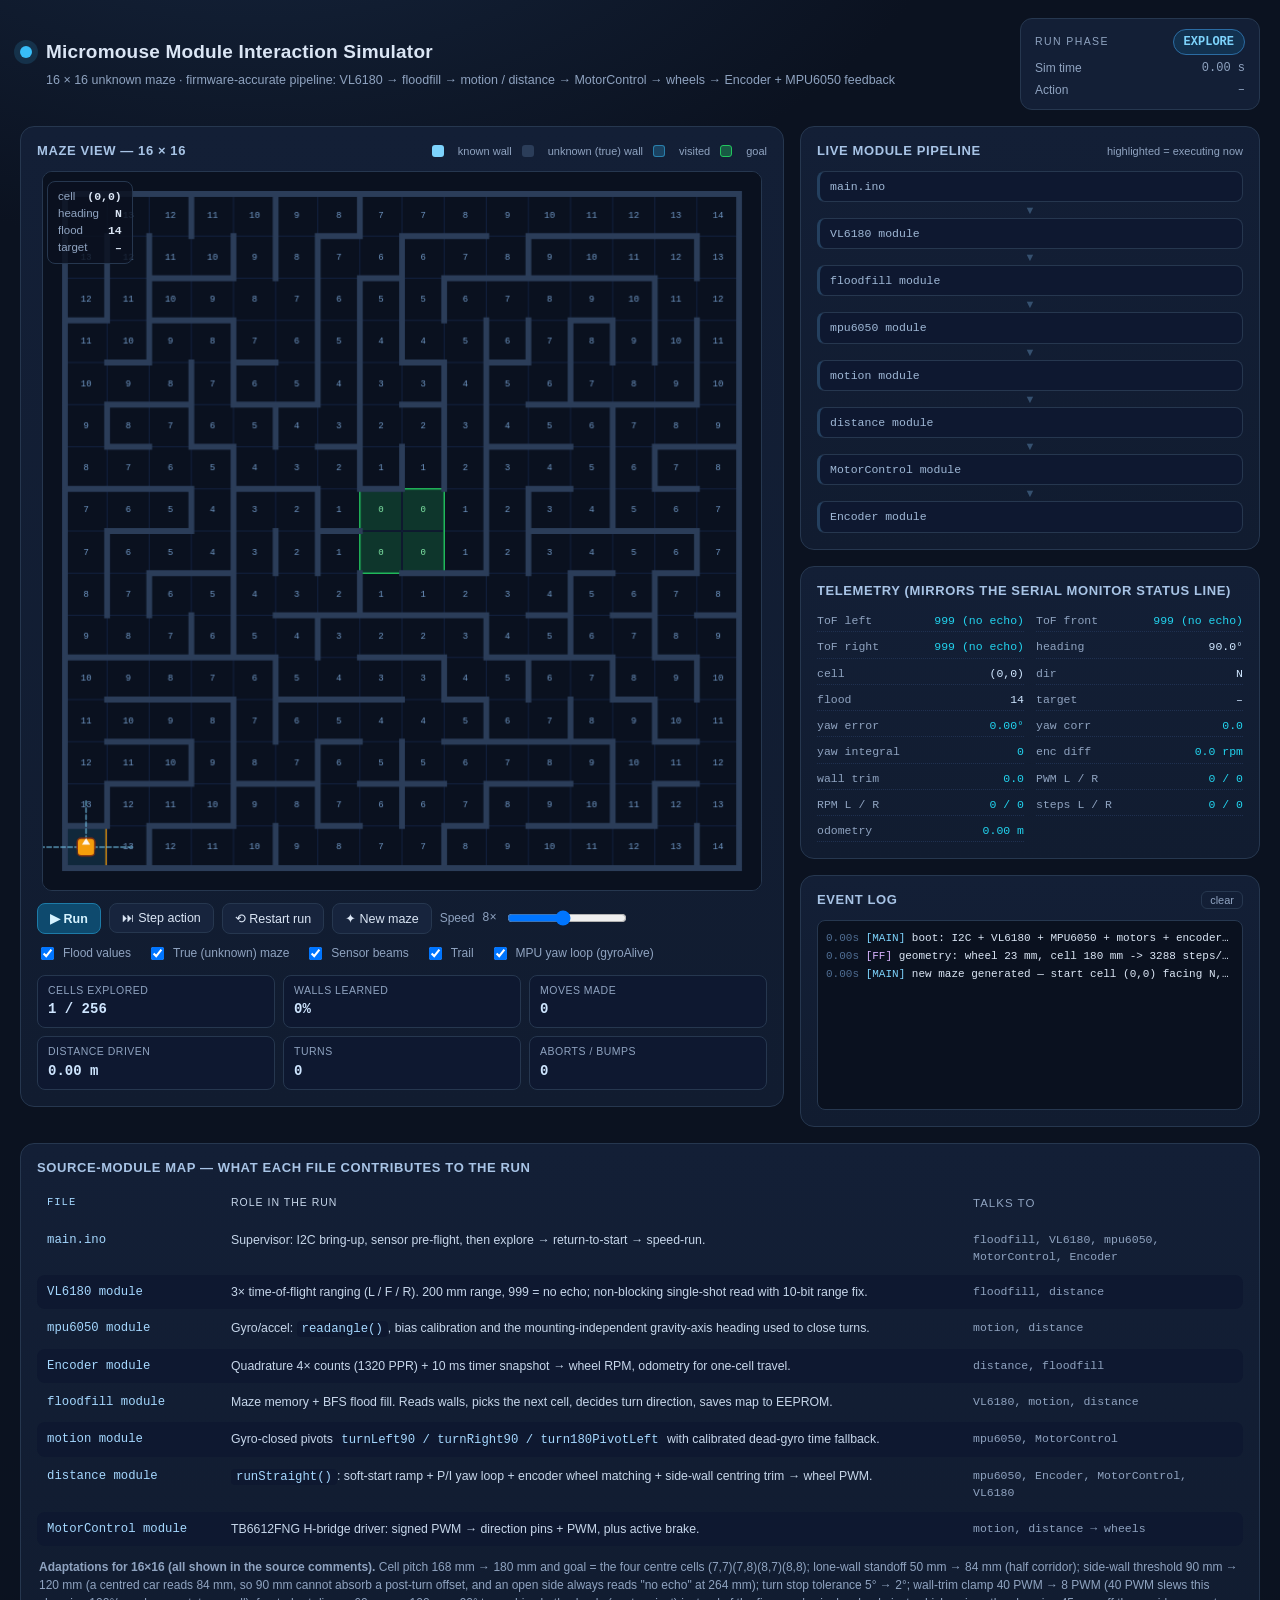
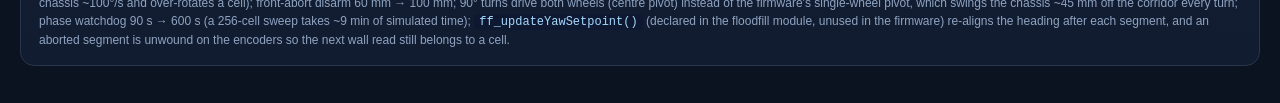
==== index.html @ 6e312b6e "Micromouse module interaction simulator (16x16)" ====
<!DOCTYPE html>
<html lang="en">
<head>
<meta charset="utf-8" />
<meta name="viewport" content="width=device-width, initial-scale=1" />
<title> Micromouse Module Interaction Simulator by (Olaito Adeyemi Damilola) </title>
<link rel="stylesheet" href="styles.css" />
</head>
<body>

<div id="bootError" class="boot-error" hidden></div>
<header class="topbar">
  <div class="brand">
    <span class="dot"></span>
    <div>
      <h1> Micromouse Module Interaction Simulator</h1>
      <p class="sub">16 &times; 16 unknown maze &middot; firmware-accurate pipeline: VL6180 &rarr; floodfill &rarr; motion / distance &rarr; MotorControl &rarr; wheels &rarr; Encoder + MPU6050 feedback</p>
    </div>
  </div>
  <div class="phasebox">
    <div class="phase-row">
      <span class="phase-label">RUN PHASE</span>
      <span id="phaseBadge" class="phase-badge">IDLE</span>
    </div>
    <div class="phase-row small">
      <span>Sim time</span><span id="simClock" class="mono">0.00 s</span>
    </div>
    <div class="phase-row small">
      <span>Action</span><span id="actionName" class="mono">–</span>
    </div>
  </div>
</header>

<main class="layout">

  <!-- ======================= LEFT: MAZE + CONTROLS ======================= -->
  <section class="panel maze-panel">
    <div class="panel-head">
      <h2>Maze view — 16 &times; 16</h2>
      <div class="legend-inline">
        <span class="key k-known"></span>known wall
        <span class="key k-unknown"></span>unknown (true) wall
        <span class="key k-visited"></span>visited
        <span class="key k-goal"></span>goal
      </div>
    </div>

    <div class="canvas-wrap">
      <canvas id="mazeCanvas" width="720" height="720" aria-label="Micromouse maze simulation"></canvas>
      <div id="hud" class="hud">
        <div class="hud-row"><span>cell</span><b id="hudCell" class="mono">(0,0)</b></div>
        <div class="hud-row"><span>heading</span><b id="hudDir" class="mono">N</b></div>
        <div class="hud-row"><span>flood</span><b id="hudFlood" class="mono">–</b></div>
        <div class="hud-row"><span>target</span><b id="hudTarget" class="mono">–</b></div>
      </div>
    </div>

    <div class="controls">
      <button id="btnPlay" class="btn primary">▶ Run</button>
      <button id="btnStep" class="btn">⏭ Step action</button>
      <button id="btnReset" class="btn">⟲ Restart run</button>
      <button id="btnNewMaze" class="btn">✦ New maze</button>
      <label class="slider">
        Speed <span id="speedLabel" class="mono">8×</span>
        <input id="speedRange" type="range" min="1" max="16" step="1" value="8" />
      </label>
    </div>

    <div class="toggles">
      <label><input type="checkbox" id="showFlood" checked /> Flood values</label>
      <label><input type="checkbox" id="showTruth" checked /> True (unknown) maze</label>
      <label><input type="checkbox" id="showSensors" checked /> Sensor beams</label>
      <label><input type="checkbox" id="showTrail" checked /> Trail</label>
      <label title="Uncheck to reproduce the physical Grizzly, whose MPU is mounted so the gz yaw channel freezes: the motion module then leaves gyroAlive = false and runStraight() drives on the encoder equaliser + side-wall trim only.">
        <input type="checkbox" id="gyroAlive" checked /> MPU yaw loop (gyroAlive)</label>
    </div>

    <div class="stats">
      <div class="stat"><span>cells explored</span><b id="stCells">0 / 256</b></div>
      <div class="stat"><span>walls learned</span><b id="stWalls">0%</b></div>
      <div class="stat"><span>moves made</span><b id="stMoves">0</b></div>
      <div class="stat"><span>distance driven</span><b id="stDist">0.00 m</b></div>
      <div class="stat"><span>turns</span><b id="stTurns">0</b></div>
      <div class="stat"><span>aborts / bumps</span><b id="stAborts">0</b></div>
    </div>
  </section>

  <!-- ======================= RIGHT: PIPELINE + TELEMETRY ================= -->
  <section class="side">

    <div class="panel">
      <div class="panel-head"><h2>Live module pipeline</h2><span class="hint">highlighted = executing now</span></div>
      <div id="pipeline" class="pipeline"></div>
    </div>

    <div class="panel">
      <div class="panel-head"><h2>Telemetry (mirrors the serial monitor status line)</h2></div>
      <div id="tel" class="telemetry"></div>
    </div>

    <div class="panel">
      <div class="panel-head"><h2>Event log</h2><button id="btnClearLog" class="mini">clear</button></div>
      <div id="log" class="log"></div>
    </div>

  </section>
</main>

<!-- ======================= MODULE REFERENCE ============================= -->
<section class="panel wide">
  <div class="panel-head"><h2>Source-module map — what each file contributes to the run</h2></div>
  <div class="modtable">
    <div class="modrow head">
      <span>File</span><span>Role in the run</span><span>Talks to</span>
    </div>
    <div class="modrow"><span class="mono">main.ino</span><span>Supervisor: I2C bring-up, sensor pre-flight, then explore → return-to-start → speed-run.</span><span class="mono">floodfill, VL6180, mpu6050, MotorControl, Encoder</span></div>
    <div class="modrow"><span class="mono">VL6180 module</span><span>3&times; time-of-flight ranging (L / F / R). 200&nbsp;mm range, 999 = no echo; non-blocking single-shot read with 10-bit range fix.</span><span class="mono">floodfill, distance</span></div>
    <div class="modrow"><span class="mono">mpu6050 module</span><span>Gyro/accel: <code>readangle()</code>, bias calibration and the mounting-independent gravity-axis heading used to close turns.</span><span class="mono">motion, distance</span></div>
    <div class="modrow"><span class="mono">Encoder module</span><span>Quadrature 4&times; counts (1320&nbsp;PPR) + 10&nbsp;ms timer snapshot → wheel RPM, odometry for one-cell travel.</span><span class="mono">distance, floodfill</span></div>
    <div class="modrow"><span class="mono">floodfill module</span><span>Maze memory + BFS flood fill. Reads walls, picks the next cell, decides turn direction, saves map to EEPROM.</span><span class="mono">VL6180, motion, distance</span></div>
    <div class="modrow"><span class="mono">motion module</span><span>Gyro-closed pivots <code>turnLeft90 / turnRight90 / turn180PivotLeft</code> with calibrated dead-gyro time fallback.</span><span class="mono">mpu6050, MotorControl</span></div>
    <div class="modrow"><span class="mono">distance module</span><span><code>runStraight()</code>: soft-start ramp + P/I yaw loop + encoder wheel matching + side-wall centring trim → wheel PWM.</span><span class="mono">mpu6050, Encoder, MotorControl, VL6180</span></div>
    <div class="modrow"><span class="mono">MotorControl module</span><span>TB6612FNG H-bridge driver: signed PWM → direction pins + PWM, plus active brake.</span><span class="mono">motion, distance → wheels</span></div>
  </div>
  <p class="note">
    <b>Adaptations for 16&times;16 (all shown in the source comments).</b>
    Cell pitch 168&nbsp;mm &rarr; 180&nbsp;mm and goal = the four centre cells (7,7)(7,8)(8,7)(8,8);
    lone-wall standoff 50&nbsp;mm &rarr; 84&nbsp;mm (half corridor);
    side-wall threshold 90&nbsp;mm &rarr; 120&nbsp;mm (a centred car reads 84&nbsp;mm, so 90&nbsp;mm cannot absorb a
    post-turn offset, and an open side always reads "no echo" at 264&nbsp;mm);
    turn stop tolerance 5&deg; &rarr; 2&deg;;
    wall-trim clamp 40&nbsp;PWM &rarr; 8&nbsp;PWM (40&nbsp;PWM slews this chassis ~100&deg;/s and over-rotates a cell);
    front-abort disarm 60&nbsp;mm &rarr; 100&nbsp;mm;
    90&deg; turns drive both wheels (centre pivot) instead of the firmware's single-wheel pivot, which swings the
    chassis ~45&nbsp;mm off the corridor every turn;
    phase watchdog 90&nbsp;s &rarr; 600&nbsp;s (a 256-cell sweep takes ~9&nbsp;min of simulated time);
    <code>ff_updateYawSetpoint()</code> (declared in the floodfill module, unused in the firmware) re-aligns the heading after
    each segment, and an aborted segment is unwound on the encoders so the next wall read still belongs to a cell.
  </p>
</section>

<script src="js/maze.js"></script>
<script src="js/modules.js"></script>
<script src="js/solver.js"></script>
<script src="js/app.js"></script>
</body>
</html>
---- styles.css ----
:root {
  --bg: #0b1220;
  --bg2: #111c30;
  --panel: #131f36;
  --panel2: #17243d;
  --line: #26374f;
  --txt: #dbe6f5;
  --dim: #8fa3c0;
  --accent: #38bdf8;
  --accent2: #22d3ee;
  --ok: #22c55e;
  --warn: #f59e0b;
  --bad: #f43f5e;
  --mouse: #f59e0b;
  --mono: ui-monospace, SFMono-Regular, Menlo, Consolas, monospace;
}

* { box-sizing: border-box; }

body {
  margin: 0;
  background: radial-gradient(1200px 700px at 20% -10%, #16263f 0%, var(--bg) 60%);
  color: var(--txt);
  font: 14px/1.5 "Segoe UI", Roboto, Helvetica, Arial, sans-serif;
  padding: 18px 20px 40px;
}

.mono { font-family: var(--mono); }
code { font-family: var(--mono); background: #0e1830; padding: 1px 5px; border-radius: 4px; color: #a5d8ff; }

/* ---------------- top bar ---------------- */
.topbar {
  display: flex; justify-content: space-between; align-items: center; gap: 20px;
  flex-wrap: wrap; margin-bottom: 16px;
}
.brand { display: flex; gap: 14px; align-items: flex-start; }
.brand .dot {
  width: 12px; height: 12px; border-radius: 50%; margin-top: 8px;
  background: var(--accent); box-shadow: 0 0 0 6px rgba(56,189,248,.15);
  animation: pulse 2.4s infinite;
}
@keyframes pulse { 0%,100% { box-shadow: 0 0 0 4px rgba(56,189,248,.18);} 50% { box-shadow: 0 0 0 10px rgba(56,189,248,.05);} }
.topbar h1 { margin: 0; font-size: 19px; letter-spacing: .2px; }
.topbar .sub { margin: 4px 0 0; color: var(--dim); font-size: 12.5px; max-width: 900px; }

.phasebox {
  background: var(--panel); border: 1px solid var(--line); border-radius: 12px;
  padding: 10px 14px; min-width: 240px;
}
.phase-row { display: flex; justify-content: space-between; gap: 14px; align-items: center; }
.phase-row.small { font-size: 12px; color: var(--dim); margin-top: 4px; }
.phase-label { font-size: 10.5px; letter-spacing: 1.4px; color: var(--dim); }
.phase-badge {
  font-family: var(--mono); font-size: 12px; font-weight: 700; padding: 3px 10px; border-radius: 999px;
  background: #1e3a5f; color: #bfe6ff; border: 1px solid #2f5f8f;
}
.phase-badge.EXPLORE { background: #12314f; color: #7dd3fc; border-color: #2b6ca3; }
.phase-badge.RETURN  { background: #3a2a12; color: #fcd34d; border-color: #8a6318; }
.phase-badge.SPEED   { background: #123a25; color: #86efac; border-color: #1f7a4c; }
.phase-badge.DONE    { background: #2a1540; color: #d8b4fe; border-color: #6d28d9; }

/* ---------------- layout ---------------- */
.layout { display: grid; grid-template-columns: minmax(560px, 1fr) minmax(400px, 460px); gap: 16px; align-items: start; }
@media (max-width: 1180px) { .layout { grid-template-columns: 1fr; } }

.panel {
  background: linear-gradient(180deg, var(--panel) 0%, var(--bg2) 100%);
  border: 1px solid var(--line); border-radius: 14px; padding: 14px 16px 16px;
}
.panel.wide { margin-top: 16px; }
.panel-head { display: flex; align-items: center; justify-content: space-between; gap: 10px; margin-bottom: 10px; }
.panel-head h2 { margin: 0; font-size: 13px; letter-spacing: .6px; text-transform: uppercase; color: #a8c4e6; }
.hint { font-size: 11px; color: var(--dim); }
.side { display: flex; flex-direction: column; gap: 16px; }

/* ---------------- maze ---------------- */
.canvas-wrap { position: relative; display: flex; justify-content: center; }
canvas#mazeCanvas {
  width: 100%; max-width: 720px; height: auto; aspect-ratio: 1/1;
  background: #0a111f; border: 1px solid var(--line); border-radius: 10px;
}
.hud {
  position: absolute; top: 10px; left: 10px; background: rgba(10,17,31,.82);
  border: 1px solid var(--line); border-radius: 8px; padding: 6px 10px; font-size: 11.5px;
}
.hud-row { display: flex; justify-content: space-between; gap: 12px; }
.hud-row span { color: var(--dim); }

.legend-inline { font-size: 11px; color: var(--dim); display: flex; gap: 10px; align-items: center; flex-wrap: wrap; }
.key { display: inline-block; width: 12px; height: 12px; border-radius: 3px; margin-right: 4px; vertical-align: -2px; }
.k-known { background: #7dd3fc; }
.k-unknown { background: #2b3d59; }
.k-visited { background: rgba(56,189,248,.22); border: 1px solid rgba(56,189,248,.5); }
.k-goal { background: rgba(34,197,94,.35); border: 1px solid #22c55e; }

.controls { display: flex; gap: 8px; flex-wrap: wrap; align-items: center; margin-top: 12px; }
.btn {
  background: var(--panel2); color: var(--txt); border: 1px solid var(--line);
  padding: 7px 12px; border-radius: 8px; cursor: pointer; font-size: 12.5px;
}
.btn:hover { border-color: #3d5d85; background: #1b2c47; }
.btn.primary { background: #0e4a6e; border-color: #1d7ba8; color: #d6f3ff; font-weight: 600; }
.btn.primary:hover { background: #11608f; }
.mini { background: none; border: 1px solid var(--line); color: var(--dim); border-radius: 6px; font-size: 11px; padding: 2px 8px; cursor: pointer; }
.slider { display: flex; align-items: center; gap: 8px; font-size: 12px; color: var(--dim); }
.slider input { width: 120px; }

.toggles { display: flex; gap: 16px; flex-wrap: wrap; margin-top: 10px; font-size: 12px; color: var(--dim); }
.toggles label { display: flex; gap: 6px; align-items: center; cursor: pointer; }

.stats { display: grid; grid-template-columns: repeat(3, 1fr); gap: 8px; margin-top: 12px; }
.stat { background: #0e1830; border: 1px solid var(--line); border-radius: 8px; padding: 7px 10px; }
.stat span { display: block; font-size: 10.5px; color: var(--dim); text-transform: uppercase; letter-spacing: .5px; }
.stat b { font-family: var(--mono); font-size: 14px; color: #cfe6ff; }

/* ---------------- pipeline ---------------- */
.pipeline { display: flex; flex-direction: column; gap: 4px; }
.pcard {
  display: grid; grid-template-columns: 150px 1fr; gap: 10px; align-items: center;
  background: #0e1830; border: 1px solid var(--line); border-left: 3px solid #24405f;
  border-radius: 8px; padding: 6px 10px; transition: background .15s, border-color .15s, box-shadow .15s;
}
.pcard .pname { font-family: var(--mono); font-size: 11.5px; color: #9fb8d6; }
.pcard .pmsg { font-family: var(--mono); font-size: 11px; color: var(--dim); min-height: 15px; }
.pcard.active {
  background: #12314f; border-color: #2f7fb5; border-left-color: var(--accent);
  box-shadow: 0 0 0 1px rgba(56,189,248,.25), 0 0 18px rgba(56,189,248,.12);
}
.pcard.active .pname { color: #e6f6ff; }
.pcard.active .pmsg { color: #bfe6ff; }
.pcard.turn.active { border-left-color: var(--warn); box-shadow: 0 0 18px rgba(245,158,11,.14); }
.pcard.drive.active { border-left-color: var(--ok); box-shadow: 0 0 18px rgba(34,197,94,.14); }
.parrow { text-align: center; color: #35506f; font-size: 11px; line-height: 8px; }
.parrow.hot { color: var(--accent); }

/* ---------------- telemetry ---------------- */
.telemetry { display: grid; grid-template-columns: 1fr 1fr; gap: 4px 12px; font-family: var(--mono); font-size: 11.5px; }
.tel-row { display: flex; justify-content: space-between; gap: 8px; border-bottom: 1px dotted #1f3050; padding: 2px 0; }
.tel-row span { color: var(--dim); }
.tel-row b { color: #cfe6ff; font-weight: 500; }
.tel-row b.hi { color: var(--accent2); }
.tel-row b.warn { color: var(--warn); }

/* ---------------- boot error banner ---------------- */
.boot-error {
  margin: 10px 14px 0; padding: 10px 14px; border-radius: 8px;
  background: #3b0d16; border: 1px solid var(--bad); color: #fecdd3;
  font-family: var(--mono); font-size: 12px; white-space: pre-wrap;
}

/* ---------------- log ---------------- */
.log {
  height: 190px; overflow-y: auto; background: #0a111f; border: 1px solid var(--line);
  border-radius: 8px; padding: 8px; font-family: var(--mono); font-size: 11px; line-height: 1.65;
}
.log div { white-space: nowrap; overflow: hidden; text-overflow: ellipsis; }
.log .t { color: #4f6d92; }
.log .m { color: #7dd3fc; }
.log .m.MOTION { color: var(--warn); }
.log .m.DRIVE { color: var(--ok); }
.log .m.FF { color: #d8b4fe; }
.log .m.MPU, .log .m.ENC { color: #93c5fd; }
.log .m.WARN { color: var(--bad); }

/* ---------------- module table ---------------- */
.modtable { display: flex; flex-direction: column; gap: 2px; }
.modrow {
  display: grid; grid-template-columns: 170px 1fr 260px; gap: 14px;
  padding: 8px 10px; border-radius: 8px; font-size: 12.3px; align-items: start;
}
.modrow:nth-child(odd) { background: #0e1830; }
.modrow.head { background: none; color: var(--dim); font-size: 10.5px; letter-spacing: 1px; text-transform: uppercase; }
.modrow span:first-child { color: #a5d8ff; font-family: var(--mono); }
.modrow span:nth-child(2) { color: #c6d6ea; }
.modrow span:nth-child(3) { color: var(--dim); font-size: 11.5px; }
.note { color: var(--dim); font-size: 12px; margin: 12px 2px 0; }
@media (max-width: 900px) { .modrow { grid-template-columns: 1fr; } }
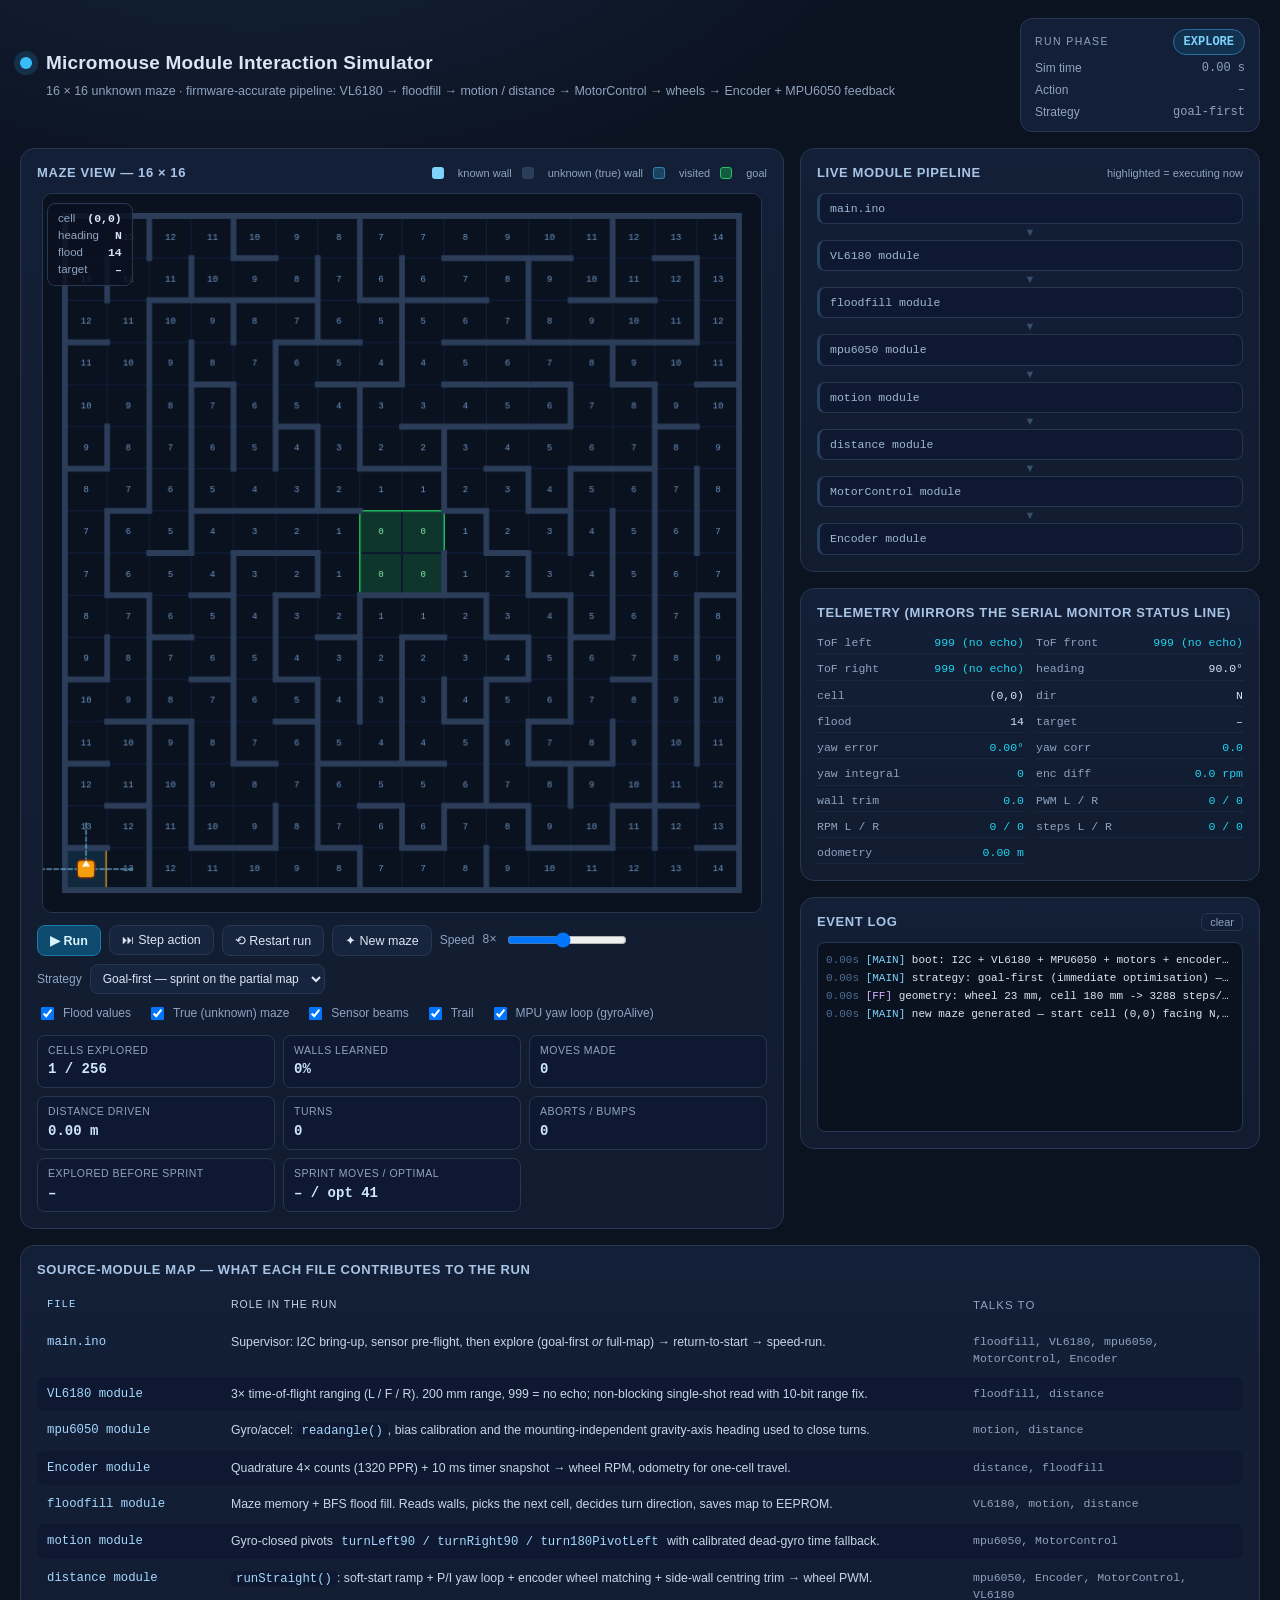
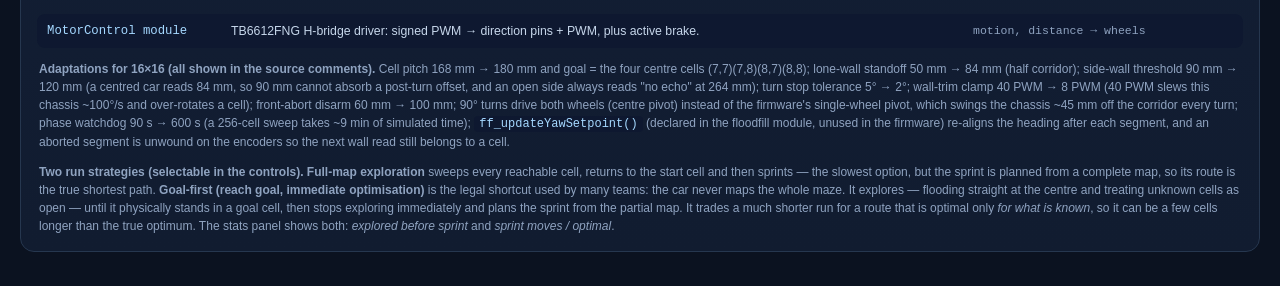
==== commit 8bd36562: "Add goal-first (reach goal, immediate optimisation) strategy" ====
--- a/index.html
+++ b/index.html
@@ -27,6 +27,9 @@
     </div>
     <div class="phase-row small">
       <span>Action</span><span id="actionName" class="mono">–</span>
+    </div>
+    <div class="phase-row small">
+      <span>Strategy</span><span id="strategyLabel" class="mono">goal-first</span>
     </div>
   </div>
 </header>
@@ -64,6 +67,13 @@
         Speed <span id="speedLabel" class="mono">8×</span>
         <input id="speedRange" type="range" min="1" max="16" step="1" value="8" />
       </label>
+      <label class="slider" title="Goal-first (reach goal, immediate optimisation): explore only until the car reaches a centre cell, then plan and sprint on the partial map. Full-map: sweep every reachable cell first, then return and sprint.">
+        Strategy
+        <select id="strategySel">
+          <option value="GOAL_FIRST" selected>Goal-first — sprint on the partial map</option>
+          <option value="FULL_MAP">Full map — sweep all cells first</option>
+        </select>
+      </label>
     </div>
 
     <div class="toggles">
@@ -82,6 +92,8 @@
       <div class="stat"><span>distance driven</span><b id="stDist">0.00 m</b></div>
       <div class="stat"><span>turns</span><b id="stTurns">0</b></div>
       <div class="stat"><span>aborts / bumps</span><b id="stAborts">0</b></div>
+      <div class="stat"><span>explored before sprint</span><b id="stBefore">–</b></div>
+      <div class="stat"><span>sprint moves / optimal</span><b id="stSprint">–</b></div>
     </div>
   </section>
 
@@ -113,7 +125,7 @@
     <div class="modrow head">
       <span>File</span><span>Role in the run</span><span>Talks to</span>
     </div>
-    <div class="modrow"><span class="mono">main.ino</span><span>Supervisor: I2C bring-up, sensor pre-flight, then explore → return-to-start → speed-run.</span><span class="mono">floodfill, VL6180, mpu6050, MotorControl, Encoder</span></div>
+    <div class="modrow"><span class="mono">main.ino</span><span>Supervisor: I2C bring-up, sensor pre-flight, then explore (goal-first <em>or</em> full-map) → return-to-start → speed-run.</span><span class="mono">floodfill, VL6180, mpu6050, MotorControl, Encoder</span></div>
     <div class="modrow"><span class="mono">VL6180 module</span><span>3&times; time-of-flight ranging (L / F / R). 200&nbsp;mm range, 999 = no echo; non-blocking single-shot read with 10-bit range fix.</span><span class="mono">floodfill, distance</span></div>
     <div class="modrow"><span class="mono">mpu6050 module</span><span>Gyro/accel: <code>readangle()</code>, bias calibration and the mounting-independent gravity-axis heading used to close turns.</span><span class="mono">motion, distance</span></div>
     <div class="modrow"><span class="mono">Encoder module</span><span>Quadrature 4&times; counts (1320&nbsp;PPR) + 10&nbsp;ms timer snapshot → wheel RPM, odometry for one-cell travel.</span><span class="mono">distance, floodfill</span></div>
@@ -137,6 +149,16 @@
     <code>ff_updateYawSetpoint()</code> (declared in the floodfill module, unused in the firmware) re-aligns the heading after
     each segment, and an aborted segment is unwound on the encoders so the next wall read still belongs to a cell.
   </p>
+  <p class="note">
+    <b>Two run strategies (selectable in the controls).</b>
+    <b>Full-map exploration</b> sweeps every reachable cell, returns to the start cell and then sprints &mdash; the slowest
+    option, but the sprint is planned from a complete map, so its route is the true shortest path.
+    <b>Goal-first (reach goal, immediate optimisation)</b> is the legal shortcut used by many teams: the car never maps the
+    whole maze. It explores &mdash; flooding straight at the centre and treating unknown cells as open &mdash; until it
+    physically stands in a goal cell, then stops exploring immediately and plans the sprint from the partial map. It trades
+    a much shorter run for a route that is optimal only <i>for what is known</i>, so it can be a few cells longer than the
+    true optimum. The stats panel shows both: <i>explored before sprint</i> and <i>sprint moves / optimal</i>.
+  </p>
 </section>
 
 <script src="js/maze.js"></script>
--- a/styles.css
+++ b/styles.css
@@ -104,6 +104,11 @@
 .mini { background: none; border: 1px solid var(--line); color: var(--dim); border-radius: 6px; font-size: 11px; padding: 2px 8px; cursor: pointer; }
 .slider { display: flex; align-items: center; gap: 8px; font-size: 12px; color: var(--dim); }
 .slider input { width: 120px; }
+.slider select {
+  background: var(--panel2); color: var(--txt); border: 1px solid var(--line);
+  border-radius: 8px; padding: 6px 8px; font-size: 12px; cursor: pointer; max-width: 320px;
+}
+.slider select:hover { border-color: #3d5d85; background: #1b2c47; }
 
 .toggles { display: flex; gap: 16px; flex-wrap: wrap; margin-top: 10px; font-size: 12px; color: var(--dim); }
 .toggles label { display: flex; gap: 6px; align-items: center; cursor: pointer; }
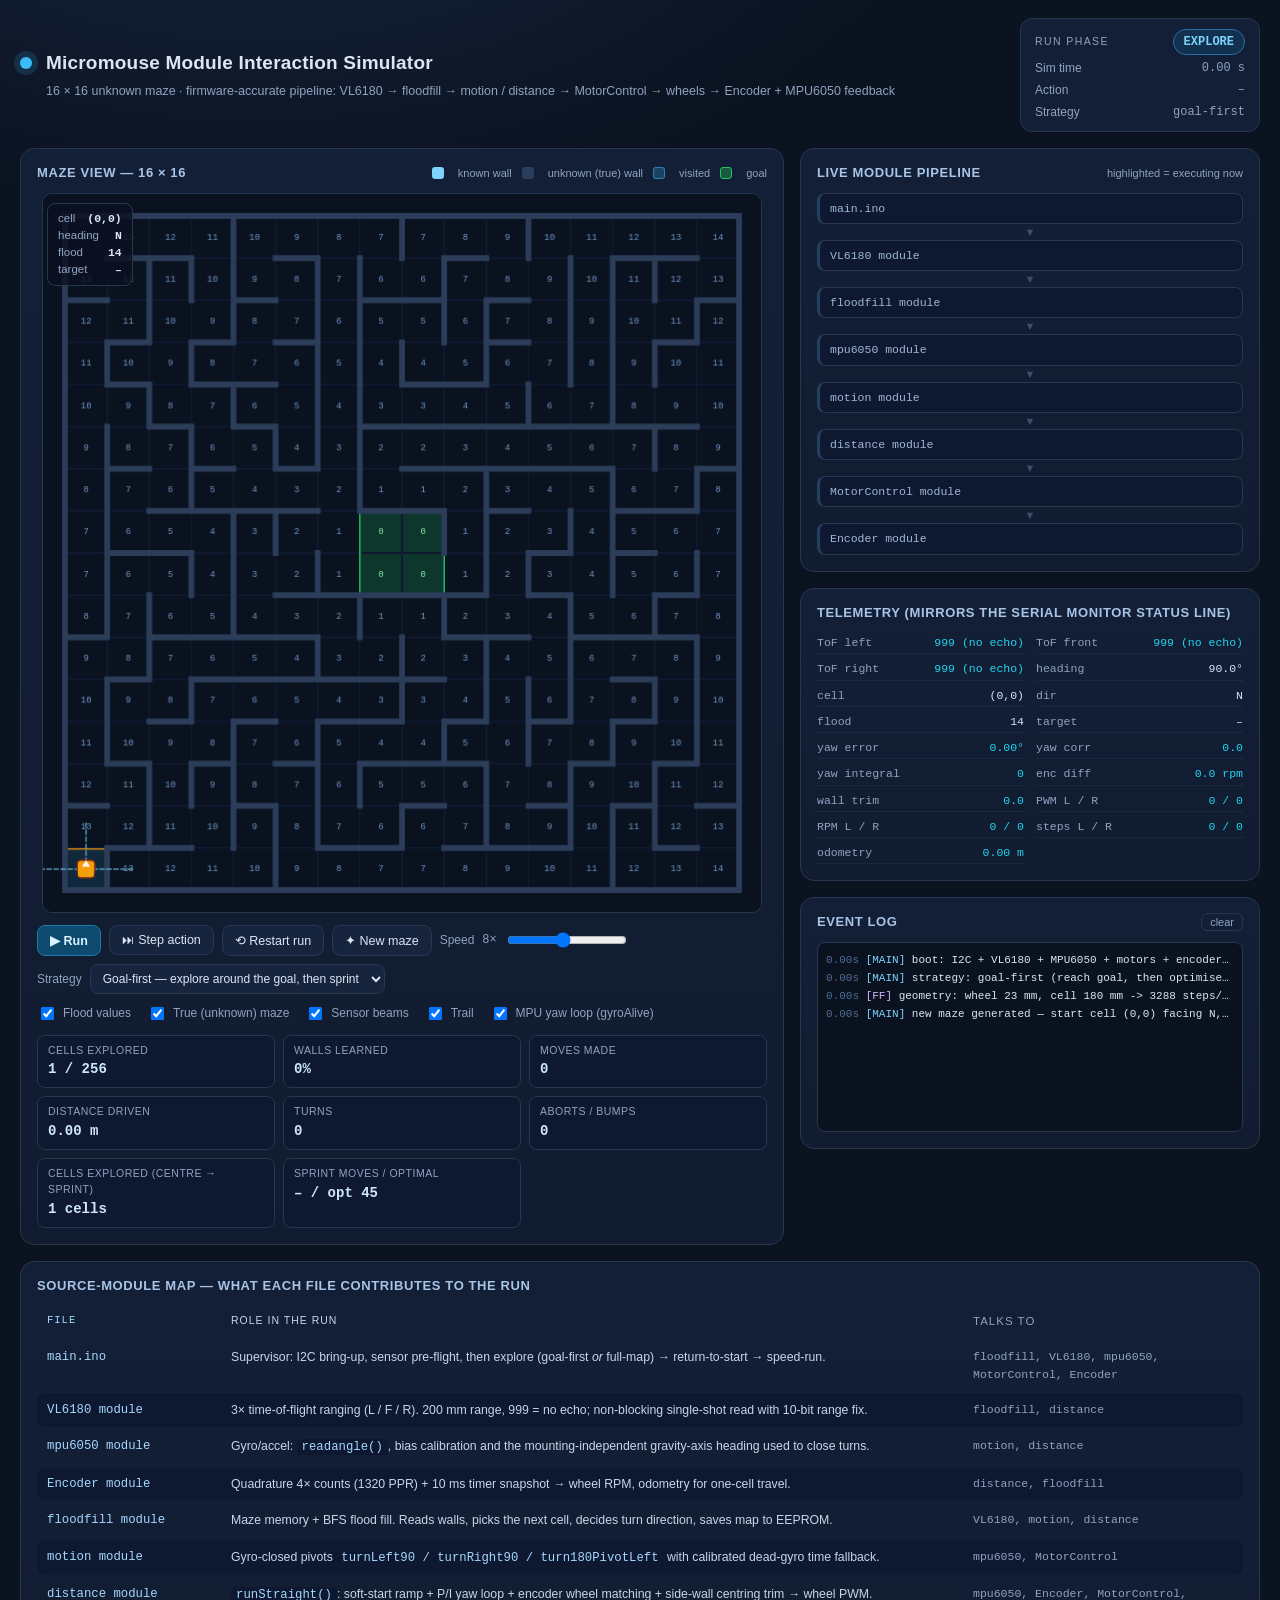
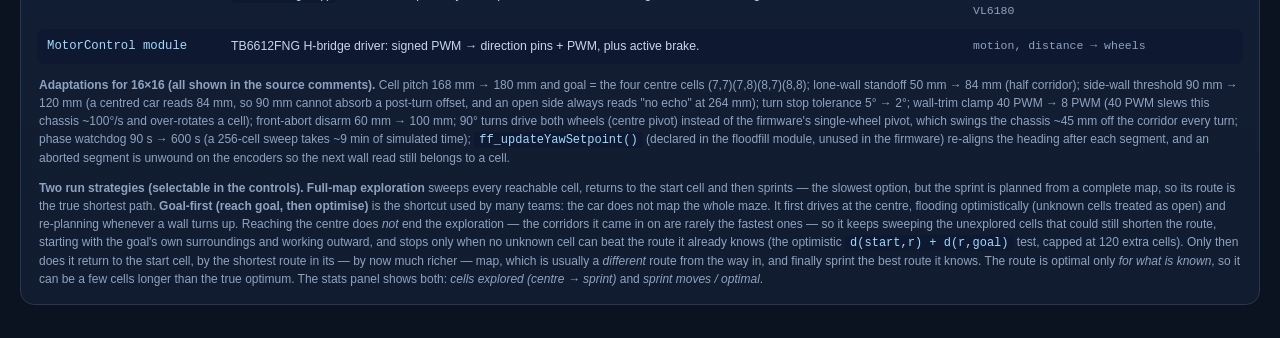
==== commit 5660152c: "Goal-first: keep exploring around the goal, then return by the best known route" ====
--- a/index.html
+++ b/index.html
@@ -67,10 +67,10 @@
         Speed <span id="speedLabel" class="mono">8×</span>
         <input id="speedRange" type="range" min="1" max="16" step="1" value="8" />
       </label>
-      <label class="slider" title="Goal-first (reach goal, immediate optimisation): explore only until the car reaches a centre cell, then plan and sprint on the partial map. Full-map: sweep every reachable cell first, then return and sprint.">
+      <label class="slider" title="Goal-first (reach goal, then optimise): find the centre, keep exploring the cells that could still shorten the route, return to start by the shortest known route, then sprint. Full-map: sweep every reachable cell first, then return and sprint.">
         Strategy
         <select id="strategySel">
-          <option value="GOAL_FIRST" selected>Goal-first — sprint on the partial map</option>
+          <option value="GOAL_FIRST" selected>Goal-first — explore around the goal, then sprint</option>
           <option value="FULL_MAP">Full map — sweep all cells first</option>
         </select>
       </label>
@@ -92,7 +92,7 @@
       <div class="stat"><span>distance driven</span><b id="stDist">0.00 m</b></div>
       <div class="stat"><span>turns</span><b id="stTurns">0</b></div>
       <div class="stat"><span>aborts / bumps</span><b id="stAborts">0</b></div>
-      <div class="stat"><span>explored before sprint</span><b id="stBefore">–</b></div>
+      <div class="stat"><span>cells explored (centre → sprint)</span><b id="stBefore">–</b></div>
       <div class="stat"><span>sprint moves / optimal</span><b id="stSprint">–</b></div>
     </div>
   </section>
@@ -153,11 +153,16 @@
     <b>Two run strategies (selectable in the controls).</b>
     <b>Full-map exploration</b> sweeps every reachable cell, returns to the start cell and then sprints &mdash; the slowest
     option, but the sprint is planned from a complete map, so its route is the true shortest path.
-    <b>Goal-first (reach goal, immediate optimisation)</b> is the legal shortcut used by many teams: the car never maps the
-    whole maze. It explores &mdash; flooding straight at the centre and treating unknown cells as open &mdash; until it
-    physically stands in a goal cell, then stops exploring immediately and plans the sprint from the partial map. It trades
-    a much shorter run for a route that is optimal only <i>for what is known</i>, so it can be a few cells longer than the
-    true optimum. The stats panel shows both: <i>explored before sprint</i> and <i>sprint moves / optimal</i>.
+    <b>Goal-first (reach goal, then optimise)</b> is the shortcut used by many teams: the car does not map the whole maze.
+    It first drives at the centre, flooding optimistically (unknown cells treated as open) and re-planning whenever a wall
+    turns up. Reaching the centre does <i>not</i> end the exploration &mdash; the corridors it came in on are rarely the
+    fastest ones &mdash; so it keeps sweeping the unexplored cells that could still shorten the route, starting with the
+    goal's own surroundings and working outward, and stops only when no unknown cell can beat the route it already knows
+    (the optimistic <code>d(start,r) + d(r,goal)</code> test, capped at 120 extra cells). Only then does it return to the
+    start cell, by the shortest route in its &mdash; by now much richer &mdash; map, which is usually a
+    <i>different</i> route from the way in, and finally sprint the best route it knows. The route is optimal only
+    <i>for what is known</i>, so it can be a few cells longer than the true optimum. The stats panel shows both:
+    <i>cells explored (centre &rarr; sprint)</i> and <i>sprint moves / optimal</i>.
   </p>
 </section>
 
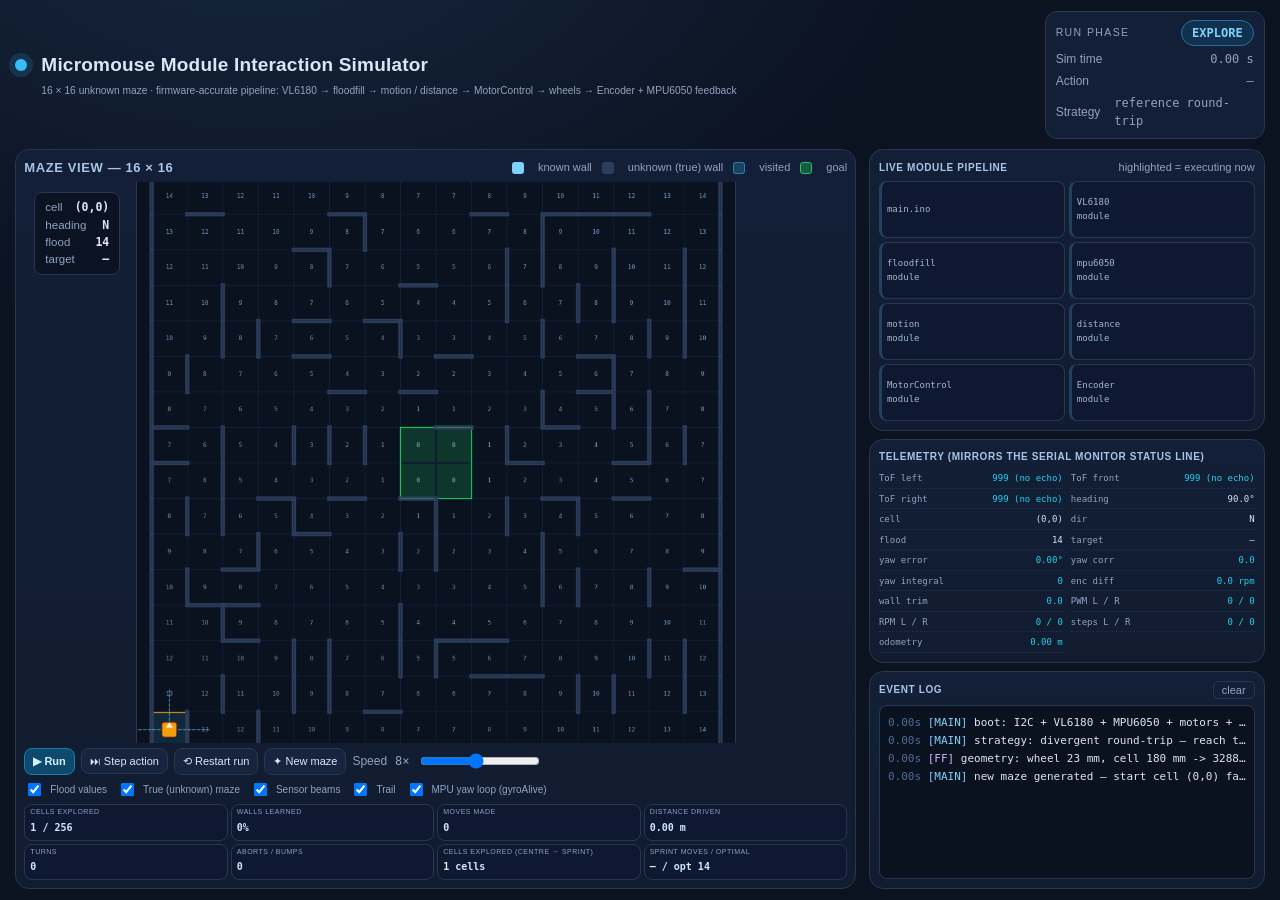
==== commit a6a9bd8d: "Update micromouse simulator Co-authored-by: Copilot <223556219+Copilot@users.noreply.github.com>" ====
--- a/index.html
+++ b/index.html
@@ -29,7 +29,7 @@
       <span>Action</span><span id="actionName" class="mono">–</span>
     </div>
     <div class="phase-row small">
-      <span>Strategy</span><span id="strategyLabel" class="mono">goal-first</span>
+      <span>Strategy</span><span id="strategyLabel" class="mono">reference round-trip</span>
     </div>
   </div>
 </header>
@@ -49,7 +49,7 @@
     </div>
 
     <div class="canvas-wrap">
-      <canvas id="mazeCanvas" width="720" height="720" aria-label="Micromouse maze simulation"></canvas>
+      <canvas id="mazeCanvas" width="900" height="900" aria-label="Micromouse maze simulation"></canvas>
       <div id="hud" class="hud">
         <div class="hud-row"><span>cell</span><b id="hudCell" class="mono">(0,0)</b></div>
         <div class="hud-row"><span>heading</span><b id="hudDir" class="mono">N</b></div>
@@ -66,13 +66,6 @@
       <label class="slider">
         Speed <span id="speedLabel" class="mono">8×</span>
         <input id="speedRange" type="range" min="1" max="16" step="1" value="8" />
-      </label>
-      <label class="slider" title="Goal-first (reach goal, then optimise): find the centre, keep exploring the cells that could still shorten the route, return to start by the shortest known route, then sprint. Full-map: sweep every reachable cell first, then return and sprint.">
-        Strategy
-        <select id="strategySel">
-          <option value="GOAL_FIRST" selected>Goal-first — explore around the goal, then sprint</option>
-          <option value="FULL_MAP">Full map — sweep all cells first</option>
-        </select>
       </label>
     </div>
 
@@ -118,54 +111,6 @@
   </section>
 </main>
 
-<!-- ======================= MODULE REFERENCE ============================= -->
-<section class="panel wide">
-  <div class="panel-head"><h2>Source-module map — what each file contributes to the run</h2></div>
-  <div class="modtable">
-    <div class="modrow head">
-      <span>File</span><span>Role in the run</span><span>Talks to</span>
-    </div>
-    <div class="modrow"><span class="mono">main.ino</span><span>Supervisor: I2C bring-up, sensor pre-flight, then explore (goal-first <em>or</em> full-map) → return-to-start → speed-run.</span><span class="mono">floodfill, VL6180, mpu6050, MotorControl, Encoder</span></div>
-    <div class="modrow"><span class="mono">VL6180 module</span><span>3&times; time-of-flight ranging (L / F / R). 200&nbsp;mm range, 999 = no echo; non-blocking single-shot read with 10-bit range fix.</span><span class="mono">floodfill, distance</span></div>
-    <div class="modrow"><span class="mono">mpu6050 module</span><span>Gyro/accel: <code>readangle()</code>, bias calibration and the mounting-independent gravity-axis heading used to close turns.</span><span class="mono">motion, distance</span></div>
-    <div class="modrow"><span class="mono">Encoder module</span><span>Quadrature 4&times; counts (1320&nbsp;PPR) + 10&nbsp;ms timer snapshot → wheel RPM, odometry for one-cell travel.</span><span class="mono">distance, floodfill</span></div>
-    <div class="modrow"><span class="mono">floodfill module</span><span>Maze memory + BFS flood fill. Reads walls, picks the next cell, decides turn direction, saves map to EEPROM.</span><span class="mono">VL6180, motion, distance</span></div>
-    <div class="modrow"><span class="mono">motion module</span><span>Gyro-closed pivots <code>turnLeft90 / turnRight90 / turn180PivotLeft</code> with calibrated dead-gyro time fallback.</span><span class="mono">mpu6050, MotorControl</span></div>
-    <div class="modrow"><span class="mono">distance module</span><span><code>runStraight()</code>: soft-start ramp + P/I yaw loop + encoder wheel matching + side-wall centring trim → wheel PWM.</span><span class="mono">mpu6050, Encoder, MotorControl, VL6180</span></div>
-    <div class="modrow"><span class="mono">MotorControl module</span><span>TB6612FNG H-bridge driver: signed PWM → direction pins + PWM, plus active brake.</span><span class="mono">motion, distance → wheels</span></div>
-  </div>
-  <p class="note">
-    <b>Adaptations for 16&times;16 (all shown in the source comments).</b>
-    Cell pitch 168&nbsp;mm &rarr; 180&nbsp;mm and goal = the four centre cells (7,7)(7,8)(8,7)(8,8);
-    lone-wall standoff 50&nbsp;mm &rarr; 84&nbsp;mm (half corridor);
-    side-wall threshold 90&nbsp;mm &rarr; 120&nbsp;mm (a centred car reads 84&nbsp;mm, so 90&nbsp;mm cannot absorb a
-    post-turn offset, and an open side always reads "no echo" at 264&nbsp;mm);
-    turn stop tolerance 5&deg; &rarr; 2&deg;;
-    wall-trim clamp 40&nbsp;PWM &rarr; 8&nbsp;PWM (40&nbsp;PWM slews this chassis ~100&deg;/s and over-rotates a cell);
-    front-abort disarm 60&nbsp;mm &rarr; 100&nbsp;mm;
-    90&deg; turns drive both wheels (centre pivot) instead of the firmware's single-wheel pivot, which swings the
-    chassis ~45&nbsp;mm off the corridor every turn;
-    phase watchdog 90&nbsp;s &rarr; 600&nbsp;s (a 256-cell sweep takes ~9&nbsp;min of simulated time);
-    <code>ff_updateYawSetpoint()</code> (declared in the floodfill module, unused in the firmware) re-aligns the heading after
-    each segment, and an aborted segment is unwound on the encoders so the next wall read still belongs to a cell.
-  </p>
-  <p class="note">
-    <b>Two run strategies (selectable in the controls).</b>
-    <b>Full-map exploration</b> sweeps every reachable cell, returns to the start cell and then sprints &mdash; the slowest
-    option, but the sprint is planned from a complete map, so its route is the true shortest path.
-    <b>Goal-first (reach goal, then optimise)</b> is the shortcut used by many teams: the car does not map the whole maze.
-    It first drives at the centre, flooding optimistically (unknown cells treated as open) and re-planning whenever a wall
-    turns up. Reaching the centre does <i>not</i> end the exploration &mdash; the corridors it came in on are rarely the
-    fastest ones &mdash; so it keeps sweeping the unexplored cells that could still shorten the route, starting with the
-    goal's own surroundings and working outward, and stops only when no unknown cell can beat the route it already knows
-    (the optimistic <code>d(start,r) + d(r,goal)</code> test, capped at 120 extra cells). Only then does it return to the
-    start cell, by the shortest route in its &mdash; by now much richer &mdash; map, which is usually a
-    <i>different</i> route from the way in, and finally sprint the best route it knows. The route is optimal only
-    <i>for what is known</i>, so it can be a few cells longer than the true optimum. The stats panel shows both:
-    <i>cells explored (centre &rarr; sprint)</i> and <i>sprint moves / optimal</i>.
-  </p>
-</section>
-
 <script src="js/maze.js"></script>
 <script src="js/modules.js"></script>
 <script src="js/solver.js"></script>
--- a/styles.css
+++ b/styles.css
@@ -180,3 +180,149 @@
 .modrow span:nth-child(3) { color: var(--dim); font-size: 11.5px; }
 .note { color: var(--dim); font-size: 12px; margin: 12px 2px 0; }
 @media (max-width: 900px) { .modrow { grid-template-columns: 1fr; } }
+
+html, body { width: 100%; height: 100%; min-height: 0; }
+html { overflow: hidden; }
+body {
+  height: 100vh;
+  height: 100dvh;
+  display: grid;
+  grid-template-rows: auto minmax(0, 1fr);
+  gap: 10px;
+  overflow: hidden;
+  padding: clamp(8px, 1.2vh, 16px) clamp(8px, 1.2vw, 18px);
+}
+.topbar { min-width: 0; flex-wrap: nowrap; gap: 12px; margin: 0; }
+.brand { min-width: 0; }
+.brand > div { min-width: 0; }
+.topbar .sub { font-size: clamp(9px, .8vw, 12px); }
+.phasebox { flex: 0 0 220px; min-width: 0; padding: 8px 10px; }
+.layout {
+  min-width: 0;
+  min-height: 0;
+  grid-template-columns: minmax(0, 1.7fr) minmax(300px, .8fr);
+  gap: clamp(8px, 1vw, 14px);
+  align-items: stretch;
+}
+.maze-panel {
+  display: grid;
+  grid-template-rows: auto minmax(0, 1fr) auto auto auto;
+  gap: 5px;
+  min-width: 0;
+  min-height: 0;
+  padding: 8px;
+}
+.maze-panel .panel-head { margin: 0; }
+.canvas-wrap { min-height: 0; align-items: center; overflow: hidden; }
+canvas#mazeCanvas {
+  width: min(100%, calc(100dvh - 300px), 900px);
+  height: auto;
+  aspect-ratio: 1 / 1;
+  max-width: 900px;
+  max-height: none;
+  object-fit: contain;
+}
+.controls, .toggles, .stats { min-width: 0; margin-top: 0; }
+.controls { gap: 6px; }
+.btn { padding: 6px 8px; font-size: 11px; }
+.toggles { gap: 4px 10px; font-size: 10px; }
+.stats { grid-template-columns: repeat(4, minmax(0, 1fr)); gap: 3px; }
+.stat { min-width: 0; padding: 3px 5px; }
+.stat span { font-size: 7px; line-height: 1.1; }
+.stat b { font-size: 10px; }
+.side {
+  display: grid;
+  grid-template-rows: minmax(0, 1.1fr) auto minmax(0, .85fr);
+  min-width: 0;
+  min-height: 0;
+  gap: 8px;
+}
+.side > .panel { min-width: 0; min-height: 0; padding: 9px; }
+.side > .panel:first-child, .side > .panel:last-child {
+  display: grid;
+  grid-template-rows: auto minmax(0, 1fr);
+}
+.side > .panel:last-child { overflow: hidden; }
+.side .panel-head { margin-bottom: 6px; }
+.side .panel-head h2 { font-size: 10px; }
+.pipeline { display: grid; grid-template-columns: repeat(2, minmax(0, 1fr)); gap: 4px; }
+.parrow { display: none; }
+.pcard { grid-template-columns: minmax(0, .8fr) minmax(0, 1.2fr); gap: 5px; padding: 5px; }
+.pcard .pname, .pcard .pmsg { min-width: 0; font-size: 9px; overflow-wrap: anywhere; }
+.pcard .pmsg { min-height: 0; }
+.telemetry { gap: 2px 8px; font-size: 9px; }
+.tel-row { min-width: 0; gap: 4px; }
+.tel-row span, .tel-row b { overflow-wrap: anywhere; }
+.log { height: auto; min-height: 0; }
+.pipeline, .telemetry { min-height: 0; overflow: auto; }
+
+@media (max-width: 700px) {
+  body { gap: 6px; padding: 6px; }
+  .topbar { gap: 6px; }
+  .brand { gap: 8px; }
+  .brand .dot { flex: 0 0 8px; width: 8px; height: 8px; margin-top: 5px; }
+  .topbar h1 { font-size: clamp(11px, 3.4vw, 17px); }
+  .topbar .sub { font-size: 8px; line-height: 1.2; }
+  .phasebox { flex-basis: 145px; padding: 5px 6px; }
+  .phase-row { gap: 4px; }
+  .phase-row.small { font-size: 9px; margin-top: 2px; }
+  .phase-label { font-size: 8px; }
+  .phase-badge { font-size: 9px; padding: 2px 6px; }
+  .layout { grid-template-columns: minmax(0, 1.45fr) minmax(140px, .75fr); gap: 5px; }
+  .maze-panel { gap: 5px; padding: 6px; }
+  .panel-head h2 { font-size: 9px; }
+  .legend-inline { gap: 3px; font-size: 7px; }
+  .key { width: 7px; height: 7px; margin-right: 1px; }
+  .controls { gap: 3px; }
+  .btn { padding: 4px; font-size: 8px; }
+  .slider { gap: 3px; font-size: 8px; }
+  .slider input { width: 54px; }
+  .toggles { gap: 2px 4px; font-size: 7px; }
+  .toggles label { gap: 2px; }
+  .toggles input { margin: 0; }
+  .stats { grid-template-columns: repeat(2, minmax(0, 1fr)); gap: 3px; }
+  .stat { padding: 3px; }
+  .stat span { font-size: 6px; }
+  .stat b { font-size: 8px; }
+  .side { grid-template-rows: minmax(0, 1fr) auto minmax(70px, .7fr); gap: 5px; }
+  .side > .panel { padding: 5px; }
+  .side .panel-head h2 { font-size: 8px; }
+  .hint { font-size: 7px; }
+  .pipeline { grid-template-columns: 1fr; gap: 2px; }
+  .pcard { grid-template-columns: 1fr 1.1fr; gap: 2px; padding: 3px; }
+  .pcard .pname, .pcard .pmsg { font-size: 7px; }
+  .telemetry { grid-template-columns: 1fr; font-size: 7px; }
+  .log { padding: 4px; font-size: 7px; line-height: 1.25; }
+}
+
+@media (max-height: 650px) {
+  body { gap: 5px; padding-top: 5px; padding-bottom: 5px; }
+  .topbar h1 { font-size: 15px; }
+  .topbar .sub { display: none; }
+  .phasebox {
+    display: grid;
+    grid-template-columns: minmax(0, 1fr);
+    gap: 2px 8px;
+    padding: 4px 8px;
+  }
+  .phase-row { grid-column: 1 / -1; }
+  .phase-row.small { margin-top: 1px; }
+  .maze-panel { gap: 4px; padding: 6px; }
+  .controls { flex-wrap: nowrap; gap: 3px; }
+  .btn { padding: 4px 6px; }
+  .toggles { flex-wrap: nowrap; gap: 2px 6px; }
+  .toggles label { white-space: nowrap; }
+  .side { gap: 4px; }
+  .side { grid-template-rows: minmax(0, 1.1fr) minmax(0, 1fr) minmax(0, .75fr); }
+  .side > .panel { padding: 6px; }
+  .pipeline { gap: 2px; }
+  .pipeline { grid-template-columns: repeat(2, minmax(0, 1fr)); }
+  .pcard { padding: 3px 5px; }
+  .telemetry { grid-template-columns: repeat(2, minmax(0, 1fr)); }
+  .log { font-size: 9px; }
+}
+
+@media (max-height: 650px) and (max-width: 700px) {
+  .controls, .toggles { flex-wrap: wrap; }
+  .toggles label { white-space: normal; }
+}
